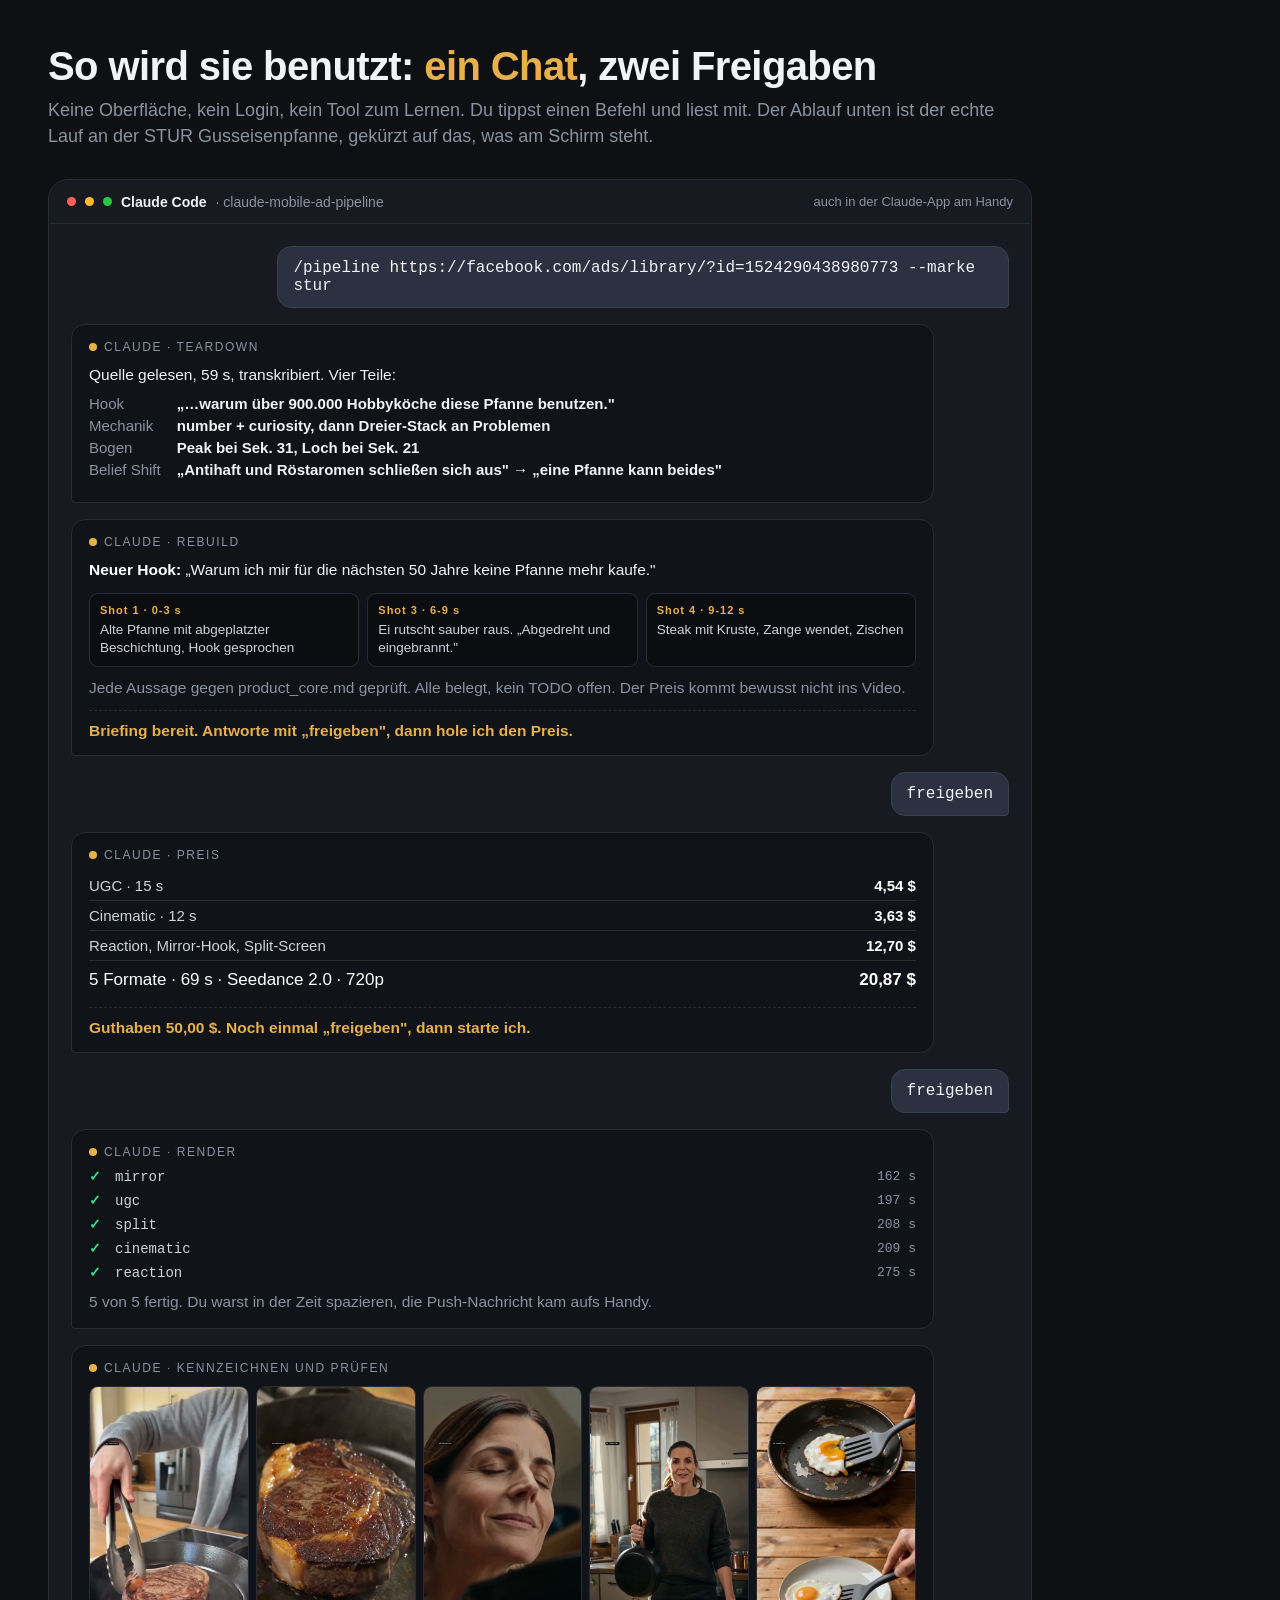
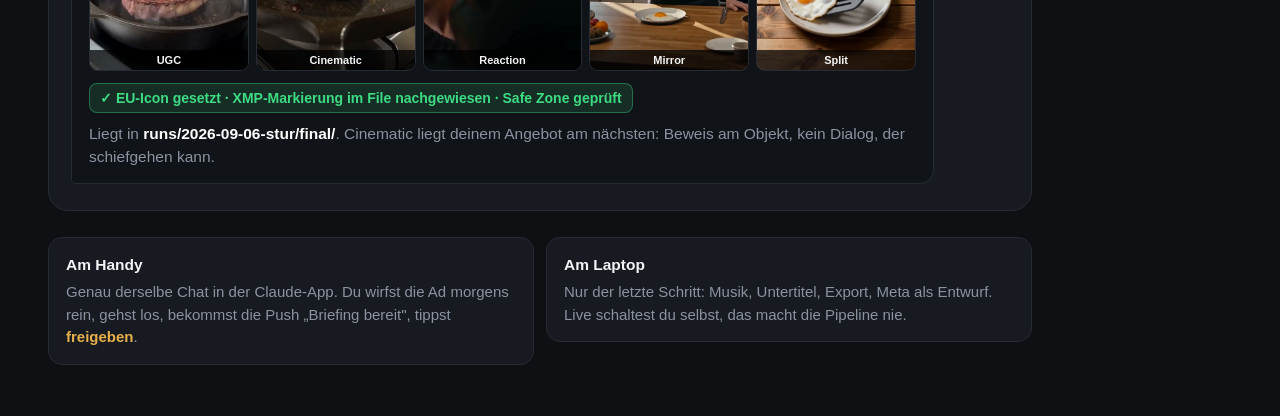
==== docs/post/ablauf.html @ 450bd025 "Ablauf-Grafik: wie die Pipeline im Chat benutzt wird, plus auto-Höhe im Renderer Co-Authored-By: Cla" ====
<!doctype html><html lang="de"><head><meta charset="utf-8"><title>So wird die Pipeline benutzt</title>
<style>
:root{--bg:#0e1013;--panel:#171a20;--line:#262b34;--txt:#f2f3f5;--mut:#8b93a1;--acc:#e8b04b;--ok:#3ddc84;--you:#2b3140}
*{box-sizing:border-box;margin:0;padding:0}
body{width:1080px;background:var(--bg);color:var(--txt);font-family:-apple-system,"Helvetica Neue",Helvetica,Arial,sans-serif}
.page{padding:44px 48px 52px}
h1{font-size:40px;font-weight:800;letter-spacing:-.6px;margin-bottom:8px}
h1 span{color:var(--acc)}
.sub{color:var(--mut);font-size:18px;margin-bottom:30px;line-height:1.45}
.chat{background:var(--panel);border:1px solid var(--line);border-radius:20px;overflow:hidden}
.bar{height:44px;border-bottom:1px solid var(--line);display:flex;align-items:center;gap:9px;padding:0 18px;font-size:14px;color:var(--mut)}
.bar b{color:var(--txt);font-weight:600}
.d{width:9px;height:9px;border-radius:50%}
.d1{background:#ff5f57}.d2{background:#febc2e}.d3{background:#28c840}
.bar .r{margin-left:auto;font-size:13px}
.body{padding:22px 22px 26px;display:flex;flex-direction:column;gap:16px}
.you{align-self:flex-end;max-width:78%;background:var(--you);border:1px solid #39414f;border-radius:14px 14px 4px 14px;padding:12px 15px;font-size:16px;font-family:ui-monospace,Menlo,monospace}
.cl{max-width:92%;background:#101318;border:1px solid var(--line);border-radius:14px 14px 14px 4px;padding:15px 17px}
.who{font-size:12px;letter-spacing:.13em;text-transform:uppercase;color:var(--mut);margin-bottom:9px;display:flex;align-items:center;gap:7px}
.who i{width:8px;height:8px;border-radius:50%;background:var(--acc);font-style:normal}
.cl p{font-size:15.5px;line-height:1.5;margin-bottom:9px}
.cl p:last-child{margin-bottom:0}
.cl b{color:#fff}
.kv{display:grid;grid-template-columns:auto 1fr;gap:5px 16px;font-size:15px;margin:9px 0}
.kv .k{color:var(--mut)}
.kv .v{color:var(--txt);font-weight:600}
.shots{display:grid;grid-template-columns:repeat(3,1fr);gap:8px;margin:11px 0 4px}
.shot{background:#0b0d10;border:1px solid var(--line);border-radius:9px;padding:9px 10px;font-size:13.5px;line-height:1.35;color:#cfd4dc}
.shot b{display:block;color:var(--acc);font-size:11px;letter-spacing:.09em;margin-bottom:3px;font-weight:700}
.ask{margin-top:11px;padding-top:11px;border-top:1px dashed var(--line);font-size:15.5px;color:var(--acc);font-weight:600}
.price{width:100%;border-collapse:collapse;margin:9px 0 4px;font-size:15px}
.price td{padding:6px 0;border-bottom:1px solid var(--line);color:#cfd4dc}
.price td:last-child{text-align:right;font-weight:600;color:#fff}
.price tr:last-child td{border-bottom:none;padding-top:9px;font-size:17px;color:#fff}
.prog{display:flex;flex-direction:column;gap:7px;margin:9px 0 2px;font-family:ui-monospace,Menlo,monospace;font-size:14px}
.prog div{display:flex;gap:11px;align-items:center;color:#cfd4dc}
.prog .t{color:var(--ok);font-weight:700;width:15px}
.prog .s{color:var(--mut);margin-left:auto;font-size:13px}
.files{display:grid;grid-template-columns:repeat(5,1fr);gap:7px;margin:11px 0 3px}
.f{border-radius:9px;overflow:hidden;border:1px solid var(--line);position:relative;aspect-ratio:9/16}
.f img{width:100%;height:100%;object-fit:cover;display:block}
.f span{position:absolute;left:0;right:0;bottom:0;background:rgba(0,0,0,.72);font-size:11px;padding:4px 5px;text-align:center;font-weight:600}
.badge{display:inline-flex;align-items:center;gap:6px;background:rgba(61,220,132,.13);border:1px solid rgba(61,220,132,.38);color:var(--ok);border-radius:8px;padding:6px 10px;font-size:14px;font-weight:600;margin-top:9px}
.note{font-size:14px;color:var(--mut);margin-top:9px;line-height:1.45}
.foot{margin-top:26px;display:flex;gap:12px;align-items:flex-start;font-size:15px;color:var(--mut);line-height:1.5}
.foot .box{flex:1;background:var(--panel);border:1px solid var(--line);border-radius:14px;padding:15px 17px}
.foot b{color:var(--txt);display:block;margin-bottom:5px;font-size:15.5px}
.phone{color:var(--acc);font-weight:600}
</style></head><body><div class="page">
<h1>So wird sie benutzt: <span>ein Chat</span>, zwei Freigaben</h1>
<div class="sub">Keine Oberfläche, kein Login, kein Tool zum Lernen. Du tippst einen Befehl und liest mit. Der Ablauf unten ist der echte Lauf an der STUR Gusseisenpfanne, gekürzt auf das, was am Schirm steht.</div>
<div class="chat">
 <div class="bar"><span class="d d1"></span><span class="d d2"></span><span class="d d3"></span> <b>Claude Code</b> · claude-mobile-ad-pipeline <span class="r">auch in der Claude-App am Handy</span></div>
 <div class="body">

  <div class="you">/pipeline https://facebook.com/ads/library/?id=1524290438980773 --marke stur</div>

  <div class="cl"><div class="who"><i></i>Claude · Teardown</div>
   <p>Quelle gelesen, 59 s, transkribiert. Vier Teile:</p>
   <div class="kv">
    <span class="k">Hook</span><span class="v">„…warum über 900.000 Hobbyköche diese Pfanne benutzen."</span>
    <span class="k">Mechanik</span><span class="v">number + curiosity, dann Dreier-Stack an Problemen</span>
    <span class="k">Bogen</span><span class="v">Peak bei Sek. 31, Loch bei Sek. 21</span>
    <span class="k">Belief Shift</span><span class="v">„Antihaft und Röstaromen schließen sich aus" → „eine Pfanne kann beides"</span>
   </div>
  </div>

  <div class="cl"><div class="who"><i></i>Claude · Rebuild</div>
   <p><b>Neuer Hook:</b> „Warum ich mir für die nächsten 50 Jahre keine Pfanne mehr kaufe."</p>
   <div class="shots">
    <div class="shot"><b>Shot 1 · 0-3 s</b>Alte Pfanne mit abgeplatzter Beschichtung, Hook gesprochen</div>
    <div class="shot"><b>Shot 3 · 6-9 s</b>Ei rutscht sauber raus. „Abgedreht und eingebrannt."</div>
    <div class="shot"><b>Shot 4 · 9-12 s</b>Steak mit Kruste, Zange wendet, Zischen</div>
   </div>
   <p class="note">Jede Aussage gegen product_core.md geprüft. Alle belegt, kein TODO offen. Der Preis kommt bewusst nicht ins Video.</p>
   <div class="ask">Briefing bereit. Antworte mit „freigeben", dann hole ich den Preis.</div>
  </div>

  <div class="you">freigeben</div>

  <div class="cl"><div class="who"><i></i>Claude · Preis</div>
   <table class="price">
    <tr><td>UGC · 15 s</td><td>4,54 $</td></tr>
    <tr><td>Cinematic · 12 s</td><td>3,63 $</td></tr>
    <tr><td>Reaction, Mirror-Hook, Split-Screen</td><td>12,70 $</td></tr>
    <tr><td>5 Formate · 69 s · Seedance 2.0 · 720p</td><td>20,87 $</td></tr>
   </table>
   <div class="ask">Guthaben 50,00 $. Noch einmal „freigeben", dann starte ich.</div>
  </div>

  <div class="you">freigeben</div>

  <div class="cl"><div class="who"><i></i>Claude · Render</div>
   <div class="prog">
    <div><span class="t">✓</span>mirror<span class="s">162 s</span></div>
    <div><span class="t">✓</span>ugc<span class="s">197 s</span></div>
    <div><span class="t">✓</span>split<span class="s">208 s</span></div>
    <div><span class="t">✓</span>cinematic<span class="s">209 s</span></div>
    <div><span class="t">✓</span>reaction<span class="s">275 s</span></div>
   </div>
   <p class="note">5 von 5 fertig. Du warst in der Zeit spazieren, die Push-Nachricht kam aufs Handy.</p>
  </div>

  <div class="cl"><div class="who"><i></i>Claude · Kennzeichnen und Prüfen</div>
   <div class="files">
    <div class="f"><img src="frames/ugc.jpg"><span>UGC</span></div>
    <div class="f"><img src="frames/cinematic.jpg"><span>Cinematic</span></div>
    <div class="f"><img src="frames/reaction.jpg"><span>Reaction</span></div>
    <div class="f"><img src="frames/mirror.jpg"><span>Mirror</span></div>
    <div class="f"><img src="frames/split.jpg"><span>Split</span></div>
   </div>
   <div class="badge">✓ EU-Icon gesetzt · XMP-Markierung im File nachgewiesen · Safe Zone geprüft</div>
   <p class="note">Liegt in <b>runs/2026-09-06-stur/final/</b>. Cinematic liegt deinem Angebot am nächsten: Beweis am Objekt, kein Dialog, der schiefgehen kann.</p>
  </div>

 </div>
</div>
<div class="foot">
 <div class="box"><b>Am Handy</b>Genau derselbe Chat in der Claude-App. Du wirfst die Ad morgens rein, gehst los, bekommst die Push „Briefing bereit", tippst <span class="phone">freigeben</span>.</div>
 <div class="box"><b>Am Laptop</b>Nur der letzte Schritt: Musik, Untertitel, Export, Meta als Entwurf. Live schaltest du selbst, das macht die Pipeline nie.</div>
</div>
</div></body></html>
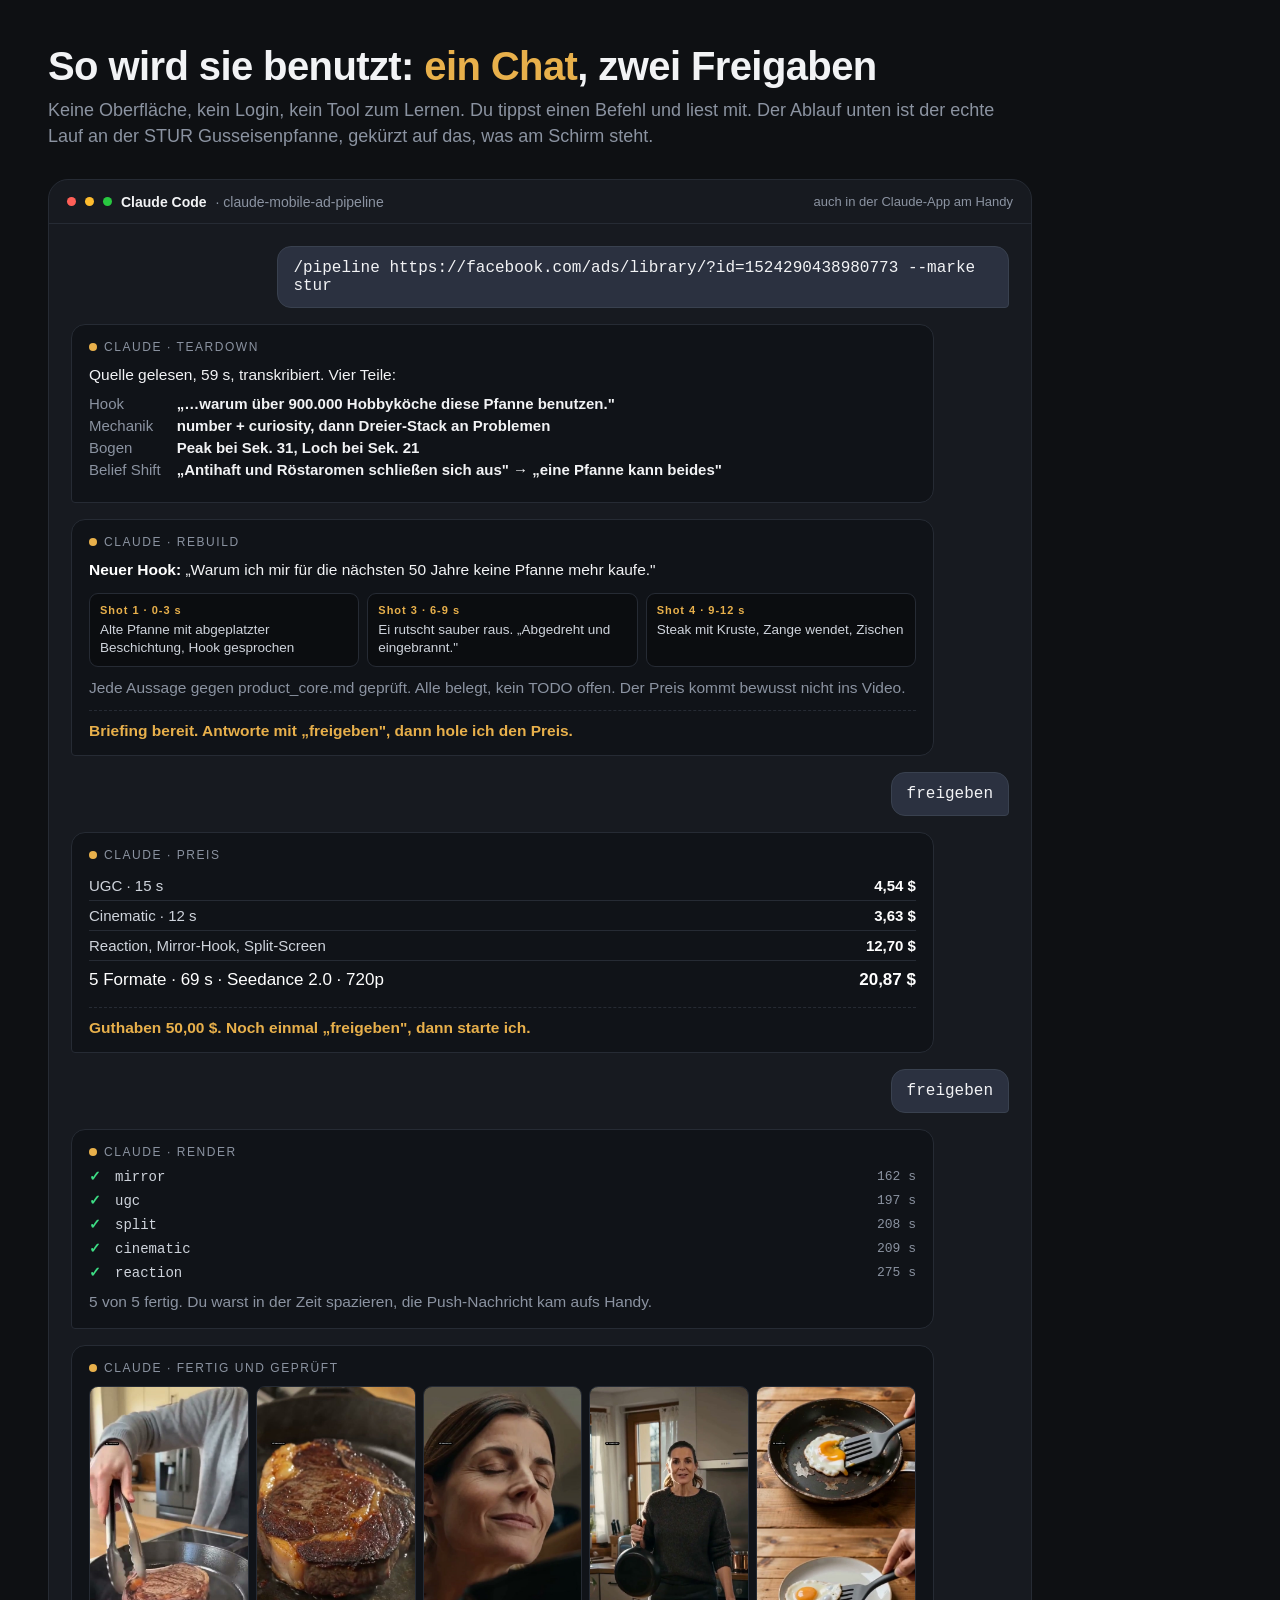
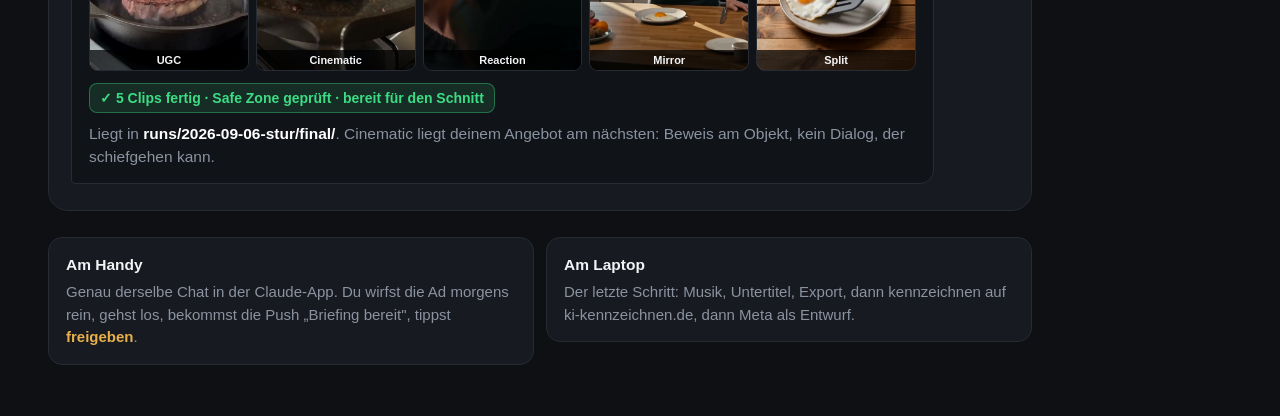
==== commit 60ae3d43: "Kennzeichnen raus aus der Pipeline, rein als Anschluss auf ki-kennzeichnen.de Die Pipeline endet bei" ====
--- a/docs/post/ablauf.html
+++ b/docs/post/ablauf.html
@@ -101,7 +101,7 @@
    <p class="note">5 von 5 fertig. Du warst in der Zeit spazieren, die Push-Nachricht kam aufs Handy.</p>
   </div>
 
-  <div class="cl"><div class="who"><i></i>Claude · Kennzeichnen und Prüfen</div>
+  <div class="cl"><div class="who"><i></i>Claude · Fertig und geprüft</div>
    <div class="files">
     <div class="f"><img src="frames/ugc.jpg"><span>UGC</span></div>
     <div class="f"><img src="frames/cinematic.jpg"><span>Cinematic</span></div>
@@ -109,7 +109,7 @@
     <div class="f"><img src="frames/mirror.jpg"><span>Mirror</span></div>
     <div class="f"><img src="frames/split.jpg"><span>Split</span></div>
    </div>
-   <div class="badge">✓ EU-Icon gesetzt · XMP-Markierung im File nachgewiesen · Safe Zone geprüft</div>
+   <div class="badge">✓ 5 Clips fertig · Safe Zone geprüft · bereit für den Schnitt</div>
    <p class="note">Liegt in <b>runs/2026-09-06-stur/final/</b>. Cinematic liegt deinem Angebot am nächsten: Beweis am Objekt, kein Dialog, der schiefgehen kann.</p>
   </div>
 
@@ -117,6 +117,6 @@
 </div>
 <div class="foot">
  <div class="box"><b>Am Handy</b>Genau derselbe Chat in der Claude-App. Du wirfst die Ad morgens rein, gehst los, bekommst die Push „Briefing bereit", tippst <span class="phone">freigeben</span>.</div>
- <div class="box"><b>Am Laptop</b>Nur der letzte Schritt: Musik, Untertitel, Export, Meta als Entwurf. Live schaltest du selbst, das macht die Pipeline nie.</div>
+ <div class="box"><b>Am Laptop</b>Der letzte Schritt: Musik, Untertitel, Export, dann kennzeichnen auf ki-kennzeichnen.de, dann Meta als Entwurf.</div>
 </div>
 </div></body></html>
